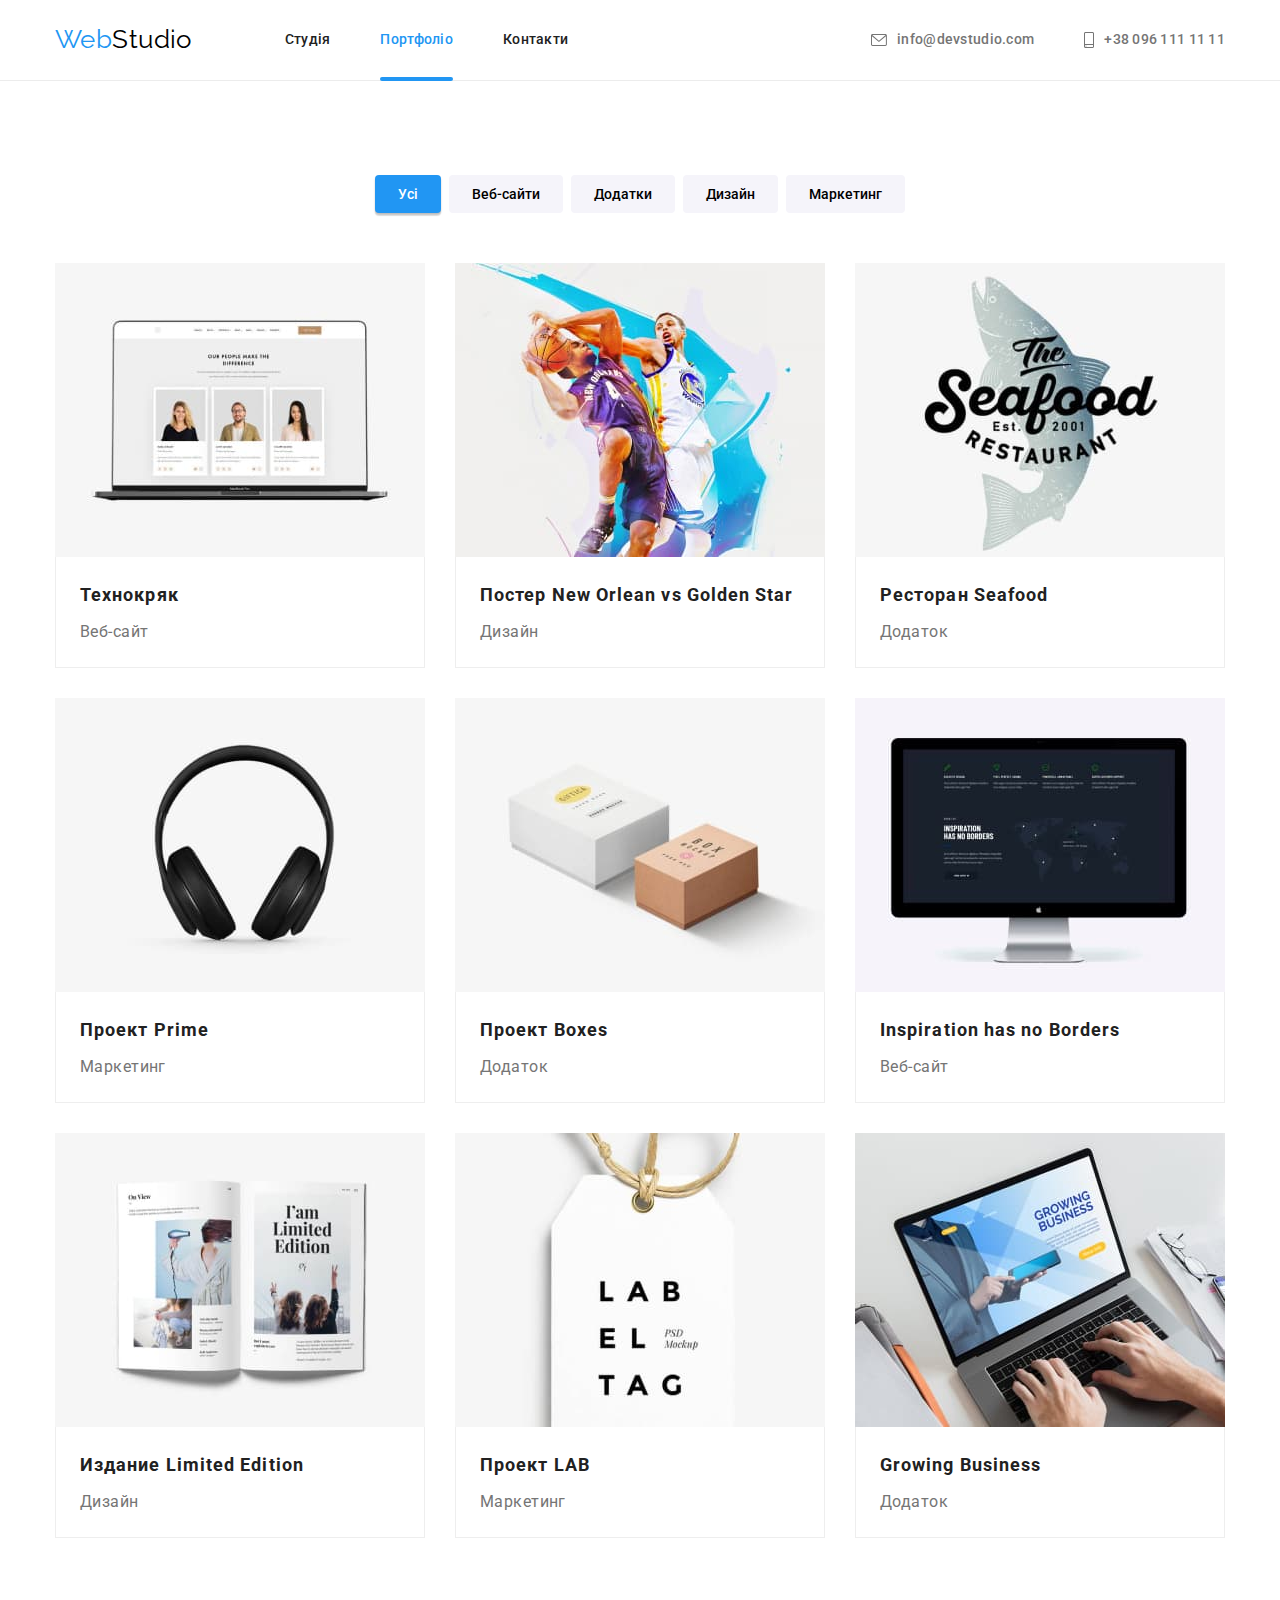
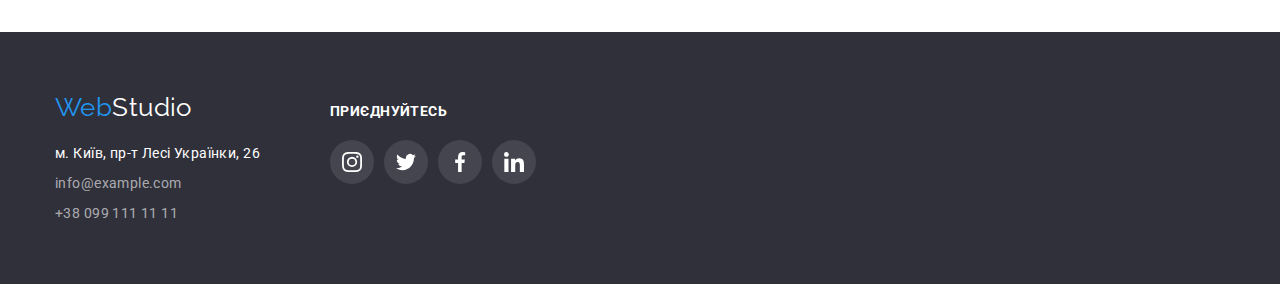
==== portfolio.html @ 0e6f574f "Add previous work" ====
<!DOCTYPE html>
<html lang="uk">

<head>
    <meta charset="UTF-8">
    <meta http-equiv="X-UA-Compatible" content="IE=edge">
    <meta name="viewport" content="width=device-width, initial-scale=1.0">
    <title>Портфоліо</title>
    <link
        href="https://fonts.googleapis.com/css2?family=Raleway:wght@700&family=Roboto:wght@400;500;700;900&display=swap"
        rel="stylesheet" />
    <link rel="stylesheet"
        href="https://cdnjs.cloudflare.com/ajax/libs/modern-normalize/1.1.0/modern-normalize.min.css">
    <link rel="stylesheet" href="./css/styles.css" />
</head>

<body>
    <header>
        <div class="container header">
            <nav class="main-nav">
                <a class="logo" href="./index.html"><span class="accent">Web</span>Studio</a>
                <ul class="site-nav list">
                    <li class="item"><a class="link" href="./index.html">Студія</a></li>
                    <li class="item"><a class="link current" href="./portfolio.html">Портфоліо</a></li>
                    <li class="item"><a class="link" href="">Контакти</a></li>
                </ul>
            </nav>
            <ul class="contacts list">
                <li class="item">
                    <a class="link" href="mailto:info@devstudio.com">
                        <svg class="contacts-icon" width="16" height="12">
                            <use href="./images/icons.svg#envelope"></use>
                        </svg>
                        info@devstudio.com
                    </a>
                </li>
                <li class="item">
                    <a class="link" href="tel:+380961111111">
                        <svg class="contacts-icon" width="10" height="16">
                            <use href="./images/icons.svg#smartphone"></use>
                        </svg>
                        +38 096 111 11 11
                    </a>
                </li>
            </ul>
        </div>
    </header>
    <main>
        <section class="section">
            <div class="container">
                <h1 class="hidden">Портфоліо</h1>
                <ul class="button-list list">
                    <li class="item"><button type="button" class="button current">Усі</button></li>
                    <li class="item"><button type="button" class="button">Веб-сайти</button></li>
                    <li class="item"><button type="button" class="button">Додатки</button></li>
                    <li class="item"><button type="button" class="button">Дизайн</button></li>
                    <li class="item"><button type="button" class="button">Маркетинг</button></li>
                </ul>
                <ul class="portfolio-list list">
                    <li class="item">
                        <a class="portfolio-link" href="">
                            <div class="portfolio-thumb">
                                <img src="./images/portfolio/technokryak.jpg" alt="Ноутбук" width="370" height="294">
                                <div class="portfolio-overlay">
                                    <p class="portfolio-description">Ресурс пропонує комплексні пропозиції з різним
                                        рівнем
                                        функціоналу та
                                        сервісів. Все це дозволить відвідувачу отримати
                                        вичерпні відомості про компанію чи приватну особу.</p>
                                </div>
                            </div>
                            <div class="portfolio-border">
                                <h2 class="title">Технокряк</h2>
                                <p class="text">Веб-сайт</p>
                            </div>
                        </a>
                    </li>
                    <li class="item">
                        <a class="portfolio-link" href="">
                            <div class="portfolio-thumb">
                                <img src="./images/portfolio/new_orlean_vs_golden_star.jpg" alt="Два баскетболиста"
                                    width="370" height="294">
                                <div class="portfolio-overlay">
                                    <p class="portfolio-description">Ресурс пропонує комплексні пропозиції з різним
                                        рівнем
                                        функціоналу та
                                        сервісів. Все це дозволить відвідувачу отримати
                                        вичерпні відомості про компанію чи приватну особу.</p>
                                </div>
                            </div>
                            <div class="portfolio-border">
                                <h2 class="title">Постер New Orlean vs Golden Star</h2>
                                <p class="text">Дизайн</p>
                            </div>
                        </a>
                    </li>
                    <li class="item">
                        <a class="portfolio-link" href="">
                            <div class="portfolio-thumb">
                                <img src="./images/portfolio/seafood.jpg" alt="Логотип ресторана" width="370"
                                    height="294">
                                <div class="portfolio-overlay">
                                    <p class="portfolio-description">Ресурс пропонує комплексні пропозиції з різним
                                        рівнем
                                        функціоналу та
                                        сервісів. Все це дозволить відвідувачу отримати
                                        вичерпні відомості про компанію чи приватну особу.</p>
                                </div>
                            </div>
                            <div class="portfolio-border">
                                <h2 class="title">Ресторан Seafood</h2>
                                <p class="text">Додаток</p>
                            </div>
                        </a>
                    </li>
                    <li class="item">
                        <a class="portfolio-link" href="">
                            <div class="portfolio-thumb">
                                <img src="./images/portfolio/prime.jpg" alt="Наушники" width="370" height="294">
                                <div class="portfolio-overlay">
                                    <p class="portfolio-description">Ресурс пропонує комплексні пропозиції з різним
                                        рівнем
                                        функціоналу та
                                        сервісів. Все це дозволить відвідувачу отримати
                                        вичерпні відомості про компанію чи приватну особу.</p>
                                </div>
                            </div>
                            <div class="portfolio-border">
                                <h2 class="title">Проект Prime</h2>
                                <p class="text">Маркетинг</p>
                            </div>
                        </a>
                    </li>
                    <li class="item">
                        <a class="portfolio-link" href="">
                            <div class="portfolio-thumb">
                                <img src="./images/portfolio/boxes.jpg" alt="Коробки" width="370" height="294">
                                <div class="portfolio-overlay">
                                    <p class="portfolio-description">Ресурс пропонує комплексні пропозиції з різним
                                        рівнем
                                        функціоналу та
                                        сервісів. Все це дозволить відвідувачу отримати
                                        вичерпні відомості про компанію чи приватну особу.</p>
                                </div>
                            </div>
                            <div class="portfolio-border">
                                <h2 class="title">Проект Boxes</h2>
                                <p class="text">Додаток</p>
                            </div>
                        </a>
                    </li>
                    <li class="item">
                        <a class="portfolio-link" href="">
                            <div class="portfolio-thumb">
                                <img src="./images/portfolio/inspiration_has_no_borders.jpg" alt="Монитор" width="370"
                                    height="294">
                                <div class="portfolio-overlay">
                                    <p class="portfolio-description">Ресурс пропонує комплексні пропозиції з різним
                                        рівнем
                                        функціоналу та
                                        сервісів. Все це дозволить відвідувачу отримати
                                        вичерпні відомості про компанію чи приватну особу.</p>
                                </div>
                            </div>
                            <div class="portfolio-border">
                                <h2 class="title">Inspiration has no Borders</h2>
                                <p class="text">Веб-сайт</p>
                            </div>
                        </a>
                    </li>
                    <li class="item">
                        <a class="portfolio-link" href="">
                            <div class="portfolio-thumb">
                                <img src="./images/portfolio/limited_edition.jpg" alt="Журнал" width="370" height="294">
                                <div class="portfolio-overlay">
                                    <p class="portfolio-description">Ресурс пропонує комплексні пропозиції з різним
                                        рівнем
                                        функціоналу та
                                        сервісів. Все це дозволить відвідувачу отримати
                                        вичерпні відомості про компанію чи приватну особу.</p>
                                </div>
                            </div>
                            <div class="portfolio-border">
                                <h2 class="title">Издание Limited Edition</h2>
                                <p class="text">Дизайн</p>
                            </div>
                        </a>
                    </li>
                    <li class="item">
                        <a class="portfolio-link" href="">
                            <div class="portfolio-thumb">
                                <img src="./images/portfolio/lab.jpg" alt="Ярлык" width="370" height="294">
                                <div class="portfolio-overlay">
                                    <p class="portfolio-description">Ресурс пропонує комплексні пропозиції з різним
                                        рівнем
                                        функціоналу та
                                        сервісів. Все це дозволить відвідувачу отримати
                                        вичерпні відомості про компанію чи приватну особу.</p>
                                </div>
                            </div>
                            <div class="portfolio-border">
                                <h2 class="title">Проект LAB</h2>
                                <p class="text">Маркетинг</p>
                            </div>
                        </a>
                    </li>
                    <li class="item">
                        <a class="portfolio-link" href="">
                            <div class="portfolio-thumb">
                                <img src="./images/portfolio/growing_business.jpg" alt="Работа за ноутбуком" width="370"
                                    height="294">
                                <div class="portfolio-overlay">
                                    <p class="portfolio-description">Ресурс пропонує комплексні пропозиції з різним
                                        рівнем
                                        функціоналу та
                                        сервісів. Все це дозволить відвідувачу отримати
                                        вичерпні відомості про компанію чи приватну особу.</p>
                                </div>
                            </div>
                            <div class="portfolio-border">
                                <h2 class="title">Growing Business</h2>
                                <p class="text">Додаток</p>
                            </div>
                        </a>
                    </li>
                </ul>
            </div>
        </section>
    </main>
    <footer>
        <div class="container">
            <div class="container-flex">
                <div class="contacts-flex">
                    <a class="logo" href="./index.html"><span class="accent">Web</span>Studio</a>
                    <address>
                        <ul class="foot-list list">
                            <li class="item"><a class="address" href="">м. Київ, пр-т Лесі Українки, 26</a></li>
                            <li class="item"><a class="link" href="mailto:info@example.com">info@example.com</a></li>
                            <li class="item"><a class="link" href="tel:+380991111111">+38 099 111 11 11</a></li>
                        </ul>
                    </address>
                </div>
                <div class="social-section">
                    <p class="social-section text">ПРИЄДНУЙТЕСЬ</p>
                    <ul class="social-list list">
                        <li class="item">
                            <a class="social-list link" href="">
                                <svg class="footer-social-icon" width="20" height="20">
                                    <use href="./images/icons.svg#instagram"></use>
                                </svg>
                            </a>
                        </li>
                        <li class="item">
                            <a class="social-list link" href="">
                                <svg class="footer-social-icon" width="20" height="20">
                                    <use href="./images/icons.svg#twitter"></use>
                                </svg>
                            </a>
                        </li>
                        <li class="item">
                            <a class="social-list link" href="">
                                <svg class="footer-social-icon" width="20" height="20">
                                    <use href="./images/icons.svg#facebook"></use>
                                </svg>
                            </a>
                        </li>
                        <li class="item">
                            <a class="social-list link" href="">
                                <svg class="footer-social-icon" width="20" height="20">
                                    <use href="./images/icons.svg#linkedin"></use>
                                </svg>
                            </a>
                        </li>
                    </ul>
                </div>
            </div>
        </div>
    </footer>
</body>

</html>
---- css/styles.css ----
/* цвет основного текста #212121 */
/* вторичный цвет текста #757575 */
/* белый #FFFFFF */
/* футер (номер, почта) rgba(255, 255, 255, 0.6); */
/* акцент #2196F3 */
/* вторичный цвет фона #F5F4FA */
/* фон героя+футера #2F303A */

:root {
  --primary-text-color: #212121;
  --second-text-color: #757575;
  --accent-color: #2196f3;
  --basic-white: #fff;
  --second-background-color: #f5f4fa;
  --hero-footer-background-color: #2f303a;
  --logo-color: #000000;
  --foot-text-color: rgba(255, 255, 255, 0.6);
  --features-icon-box: #f5f4fa;
  --clients-border-box: #afb1b8;
  --footer-social-circle: rgba(255, 255, 255, 0.1);
  --work-text-bc: rgba(47, 48, 58, 0.8);
  --portfolio-animation: rgba(33, 150, 243, 0.9);
  --backdrop-background-color: rgba(0, 0, 0, 0.2);
}
html {
  box-sizing: border-box;
}
*,
*::after,
*::before {
  box-sizing: inherit;
}
/* Стили для обнуления верхних отступов у элементов */
h1,
h2,
h3,
h4,
h5,
h6,
p {
  margin: 0;
}
/* Класс для обнуления базовых свойств у списков (ul) */
ul {
  list-style: none;
  padding: 0;
  margin: 0;
}
/* Класс для обнуления базовых свойств у ссылок */
a {
  text-decoration: none;
  color: inherit;
}
/* Свойства для корректного отображения картинок */
img {
  display: block;
  max-width: 100%;
  height: auto;
}
body {
  font-family: Roboto, sans-serif;
  font-size: 14px;
  letter-spacing: 0.03em;

  background-color: var(--basic-white);
  color: var(--primary-text-color);
}
header {
  border-bottom: 1px solid #ececec;
}
.header,
.main-nav {
  display: flex;
  align-items: center;
  justify-content: flex-start;
}
.container {
  width: 1200px;
  padding-left: 15px;
  padding-right: 15px;
  margin-left: auto;
  margin-right: auto;
}

/* Logo */

.logo {
  font-family: Raleway, sans-serif;
  font-size: 26px;
  line-height: 1.2;
  text-decoration: none;

  color: var(--logo-color);
}
.logo .accent {
  color: var(--accent-color);
}

/* Navigation */

.site-nav {
  display: flex;
  margin-left: 93px;
}
.site-nav .item + .item {
  margin-left: 50px;
}
.site-nav .link {
  position: relative;

  display: block;
  padding-top: 32px;
  padding-bottom: 32px;

  font-weight: 500;
  line-height: 1.14;
  letter-spacing: 0.02em;
  text-decoration: none;

  color: var(--primary-text-color);

  transition: color 250ms cubic-bezier(0.4, 0, 0.2, 1);
}
.site-nav .link:hover,
.site-nav .link:focus {
  color: var(--accent-color);
}
.site-nav .link.current {
  color: var(--accent-color);
}

.site-nav .link.current::after {
  content: '';
  position: absolute;
  bottom: -1px;
  left: 0;

  width: 100%;
  height: 4px;

  background-color: var(--accent-color);
  border-radius: 2px;
}

/* Contacts in header */

.contacts {
  display: flex;
  margin-left: auto;
}
.contacts .item + .item {
  margin-left: 50px;
}
.contacts .link {
  display: flex;
  align-items: center;
  padding: 32px 0;

  font-weight: 500;
  line-height: 1.14;
  letter-spacing: 0.02em;
  text-decoration: none;

  color: var(--second-text-color);

  transition: color 250ms cubic-bezier(0.4, 0, 0.2, 1);
}
.contacts-icon {
  margin-right: 10px;
  fill: currentColor;
}
.contacts .link:hover,
.contacts .link:focus {
  color: var(--accent-color);
}

/* Hero */

.hero {
  text-align: center;
  background-color: var(--hero-footer-background-color);
}
.hero-title {
  width: 696px;
  margin-left: auto;
  margin-right: auto;
  margin-bottom: 30px;

  font-weight: 900;
  font-size: 44px;
  line-height: 1.36;
  text-align: center;
  letter-spacing: 0.06em;
  text-transform: uppercase;

  color: var(--basic-white);
}

/* Modal window */

.backdrop {
  position: fixed;
  top: 0;
  left: 0;

  width: 100%;
  height: 100%;

  background-color: var(--backdrop-background-color);

  opacity: 1;
  transition: opacity 250ms cubic-bezier(0.4, 0, 0.2, 1);
}
.backdrop.is-hidden {
  opacity: 0;
  pointer-events: none;
}
.backdrop.is-hidden .modal {
  transform: translate(-50%, 0);
}
.modal {
  position: absolute;
  top: 50%;
  left: 50%;

  min-width: 528px;
  min-height: 581px;

  background-color: var(--basic-white);
  box-shadow: 0px 1px 3px rgba(0, 0, 0, 0.12), 0px 1px 1px rgba(0, 0, 0, 0.14),
    0px 2px 1px rgba(0, 0, 0, 0.2);
  border-radius: 4px;

  transform: translate(-50%, -50%);
  transition: transform 250ms cubic-bezier(0.4, 0, 0.2, 1);
}
.button-close {
  position: absolute;
  top: 8px;
  right: 8px;
  width: 30px;
  height: 30px;
  align-items: center;
  justify-content: center;

  background-color: transparent;
  border-color: rgba(0, 0, 0, 0.1);
  border-radius: 50%;

  transition: border-color 250ms cubic-bezier(0.4, 0, 0.2, 1);
}
.button-close:hover,
.button-close:focus {
  border-color: #000000;
}

/* Features */

.features-list {
  display: flex;
  flex-wrap: wrap;
}
.features-list .item {
  width: 270px;
  margin-right: 30px;
}
.features-list .item:last-child {
  margin-right: 0;
}
.features-list.icon-box {
  display: flex;
  width: 270px;
  height: 120px;
  margin-bottom: 30px;
  align-items: center;
  justify-content: center;

  background-color: var(--features-icon-box);
  border-radius: 4px;
}
.features-list .title {
  margin-bottom: 10px;

  font-size: 14px;
  line-height: 1.14;
  text-transform: uppercase;
}
.features-list .text {
  line-height: 1.71;

  color: var(--second-text-color);
}
.hidden {
  position: absolute;
  width: 1px;
  height: 1px;
  margin: -1px;
  border: 0;
  padding: 0;
  white-space: nowrap;
  clip-path: inset(100%);
  clip: rect(0 0 0 0);
  overflow: hidden;
}

/* Sections */

.section {
  padding-top: 94px;
  padding-bottom: 94px;
}
.section.hero {
  max-width: 1600px;
  height: 600px;
  padding: 200px 0;
  margin-left: auto;
  margin-right: auto;

  background-image: linear-gradient(to right, rgba(47, 48, 58, 0.4), rgba(47, 48, 58, 0.4)),
    url(../images/hero.jpg);
  background-repeat: no-repeat;
  background-position: center;
  background-size: cover;
}
.section.work {
  padding-top: 0;
}
.section-title {
  margin-bottom: 50px;

  font-size: 36px;
  line-height: 1.2;
  text-align: center;
}

/* Work section */

.work-list {
  display: flex;
}
.work-list .item {
  position: relative;
  z-index: -1;

  margin-right: 30px;
}
.work-list .item:last-child {
  margin-right: 0;
}
.work-list .title {
  position: absolute;
  bottom: 0;

  width: 370px;
  min-height: 70px;
  padding: 27px 0;

  font-size: 14px;
  line-height: 1.14;
  text-align: center;
  text-transform: uppercase;

  color: var(--basic-white);
  background-color: var(--work-text-bc);
}

/* Team section */

.team-list {
  display: flex;
}
.team-list .item {
  width: 270px;
  margin-right: 30px;
}
.team-list .item:last-child {
  margin-right: 0;
}
.section.team {
  background-color: var(--second-background-color);
}
.team-list .title {
  margin-bottom: 10px;
  font-weight: 500;
  font-size: 16px;
  line-height: 1.19;
  text-align: center;
}
.team-list .text {
  font-size: 16px;
  line-height: 1.19;
  text-align: center;

  color: var(--second-text-color);
}
.team-border {
  padding: 30px 0;

  background-color: var(--basic-white);
  box-shadow: 0px 1px 3px rgba(0, 0, 0, 0.12), 0px 1px 1px rgba(0, 0, 0, 0.14),
    0px 2px 1px rgba(0, 0, 0, 0.2);
  border-radius: 0px 0px 4px 4px;
}
.team-icon.list {
  display: flex;
  margin-top: 16px;
  padding: 0 32px;
}
.team-icon .item {
  margin-right: 10px;
}
.team-icon .item:last-child {
  margin-right: 0;
}
.team-icon.link {
  display: flex;
  width: 44px;
  height: 44px;
  align-items: center;
  justify-content: center;

  color: var(--clients-border-box);
  background-color: var(--basic-white);
  border-radius: 50%;

  transition: color 250ms cubic-bezier(0.4, 0, 0.2, 1),
    background-color 250ms cubic-bezier(0.4, 0, 0.2, 1);
}
.team-icon .social-icon {
  fill: currentColor;
}
.team-icon.link:hover,
.team-icon.link:focus {
  color: var(--basic-white);
  background-color: var(--accent-color);
}
/* Clients */
.clients.list {
  display: flex;
}
.clients.link {
  display: flex;
  width: 170px;
  height: 92px;
  align-items: center;
  justify-content: center;

  color: var(--clients-border-box);
  border-radius: 4px;
  border: 1px solid var(--clients-border-box);

  transition: color 250ms cubic-bezier(0.4, 0, 0.2, 1), border 250ms cubic-bezier(0.4, 0, 0.2, 1);
}
.clients .item {
  margin-right: 30px;
}
.clients .item:last-child {
  margin-right: 0;
}
.clients-icon {
  fill: currentColor;
}
.clients.link:hover,
.clients.link:focus {
  color: var(--accent-color);
  border: 1px solid var(--accent-color);
}

/* Portfolio buttons */

.button-list {
  display: flex;
  flex-wrap: wrap;
  margin-bottom: 50px;
  justify-content: center;
}
.button-list .button {
  min-height: 38px;
  padding: 6px 22px;
  border: 1px solid transparent;
  font-weight: 500;
}
.button-list .item {
  margin-right: 8px;
}
.button-list .item:last-child {
  margin-right: 0;
}
.button.current {
  color: var(--basic-white);
  background-color: var(--accent-color);
  box-shadow: 0px 3px 1px rgba(0, 0, 0, 0.1), 0px 1px 2px rgba(0, 0, 0, 0.08),
    0px 2px 2px rgba(0, 0, 0, 0.12);
}

/* Portfolio list */

.portfolio-list {
  display: flex;
  flex-wrap: wrap;
}
.portfolio-list .item {
  width: 370px;
  margin-right: 30px;
  margin-bottom: 30px;
}
.portfolio-list .item:nth-child(3n) {
  margin-right: 0;
}
.portfolio-list .item:nth-last-child(-n + 3) {
  margin-bottom: 0;
}
.portfolio-border {
  min-width: 322px;
  padding: 20px 24px;

  border: 1px solid #eeeeee;
  border-top: transparent;
}
.portfolio-list .title {
  margin-bottom: 4px;
  font-size: 18px;
  line-height: 2;
  letter-spacing: 0.06em;
}
.portfolio-list .text {
  font-size: 16px;
  line-height: 1.88;

  color: var(--second-text-color);
}
.portfolio-link {
  position: relative;
  display: block;

  transition: box-shadow 250ms cubic-bezier(0.4, 0, 0.2, 1);
}
.portfolio-link:hover,
.portfolio-link:focus {
  box-shadow: 0px 4px 4px rgba(0, 0, 0, 0.25);
}

/* Portfolio-animation */

.portfolio-description {
  position: absolute;
  top: 0;
  padding: 63px 24px;

  font-size: 18px;
  line-height: 1.56;
  text-align: left;

  color: var(--basic-white);
}
.portfolio-thumb {
  position: relative;
  overflow: hidden;
}
.portfolio-overlay {
  position: absolute;
  top: 0;
  left: 0;
  width: 100%;
  height: 100%;
  background-color: var(--portfolio-animation);

  transform: translateY(100%);
  transition: transform 250ms cubic-bezier(0.4, 0, 0.2, 1);
}
.portfolio-link:hover .portfolio-overlay {
  transform: translateY(0);
}

/* Footer */

footer {
  padding: 60px 0;
  background-color: var(--hero-footer-background-color);
}
footer .logo {
  display: block;
  margin-bottom: 20px;
  color: var(--basic-white);
}
.foot-list .item {
  margin-bottom: 9px;
}
.foot-list .item:last-child {
  margin-bottom: 0;
}
.foot-list .address {
  font-style: normal;
  line-height: 1.5;
  text-decoration: none;

  color: var(--basic-white);
}
.foot-list .link {
  font-style: normal;
  line-height: 1.5;
  text-decoration: none;

  color: var(--foot-text-color);

  transition: color 250ms cubic-bezier(0.4, 0, 0.2, 1);
}
.foot-list .link:hover,
.foot-list .link:focus {
  color: var(--accent-color);
}

/* Social in footer */

.container-flex {
  display: flex;
  gap: 70px;
  align-items: baseline;
}
.social-section.text {
  margin-bottom: 20px;

  font-weight: 700;
  line-height: 1.14;
  color: var(--basic-white);
}
.social-list {
  display: flex;
}
.social-list .item {
  margin-right: 10px;
}
.social-list .item:last-child {
  margin-right: 0;
}
.social-list.link {
  display: flex;
  width: 44px;
  height: 44px;
  align-items: center;
  justify-content: center;

  color: var(--basic-white);
  background-color: var(--footer-social-circle);
  border-radius: 50%;

  transition: color 250ms cubic-bezier(0.4, 0, 0.2, 1),
    background-color 250ms cubic-bezier(0.4, 0, 0.2, 1);
}
.footer-social-icon {
  fill: currentColor;
}
.social-list.link:hover,
.social-list.link:focus {
  background-color: var(--accent-color);
  color: var(--basic-white);
}

/* Button */

.button {
  background-color: var(--second-background-color);
  cursor: pointer;
  border-radius: 4px;

  transition: color 250ms cubic-bezier(0.4, 0, 0.2, 1),
    background-color 250ms cubic-bezier(0.4, 0, 0.2, 1),
    box-shadow 250ms cubic-bezier(0.4, 0, 0.2, 1);
}
.button:hover,
.button:focus {
  color: var(--basic-white);
  background-color: var(--accent-color);
  box-shadow: 0px 3px 1px rgba(0, 0, 0, 0.1), 0px 1px 2px rgba(0, 0, 0, 0.08),
    0px 2px 2px rgba(0, 0, 0, 0.12);
}
.button.primary {
  min-width: 216px;
  min-height: 50px;
  padding: 10px 32px;

  font-weight: 700;

  color: var(--basic-white);
  background-color: var(--accent-color);
  border: 1px solid transparent;

  transition: color 250ms cubic-bezier(0.4, 0, 0.2, 1),
    background-color 250ms cubic-bezier(0.4, 0, 0.2, 1);
}
.button.primary:hover,
.button.primary:focus {
  color: var(--accent-color);
  background-color: var(--basic-white);
}
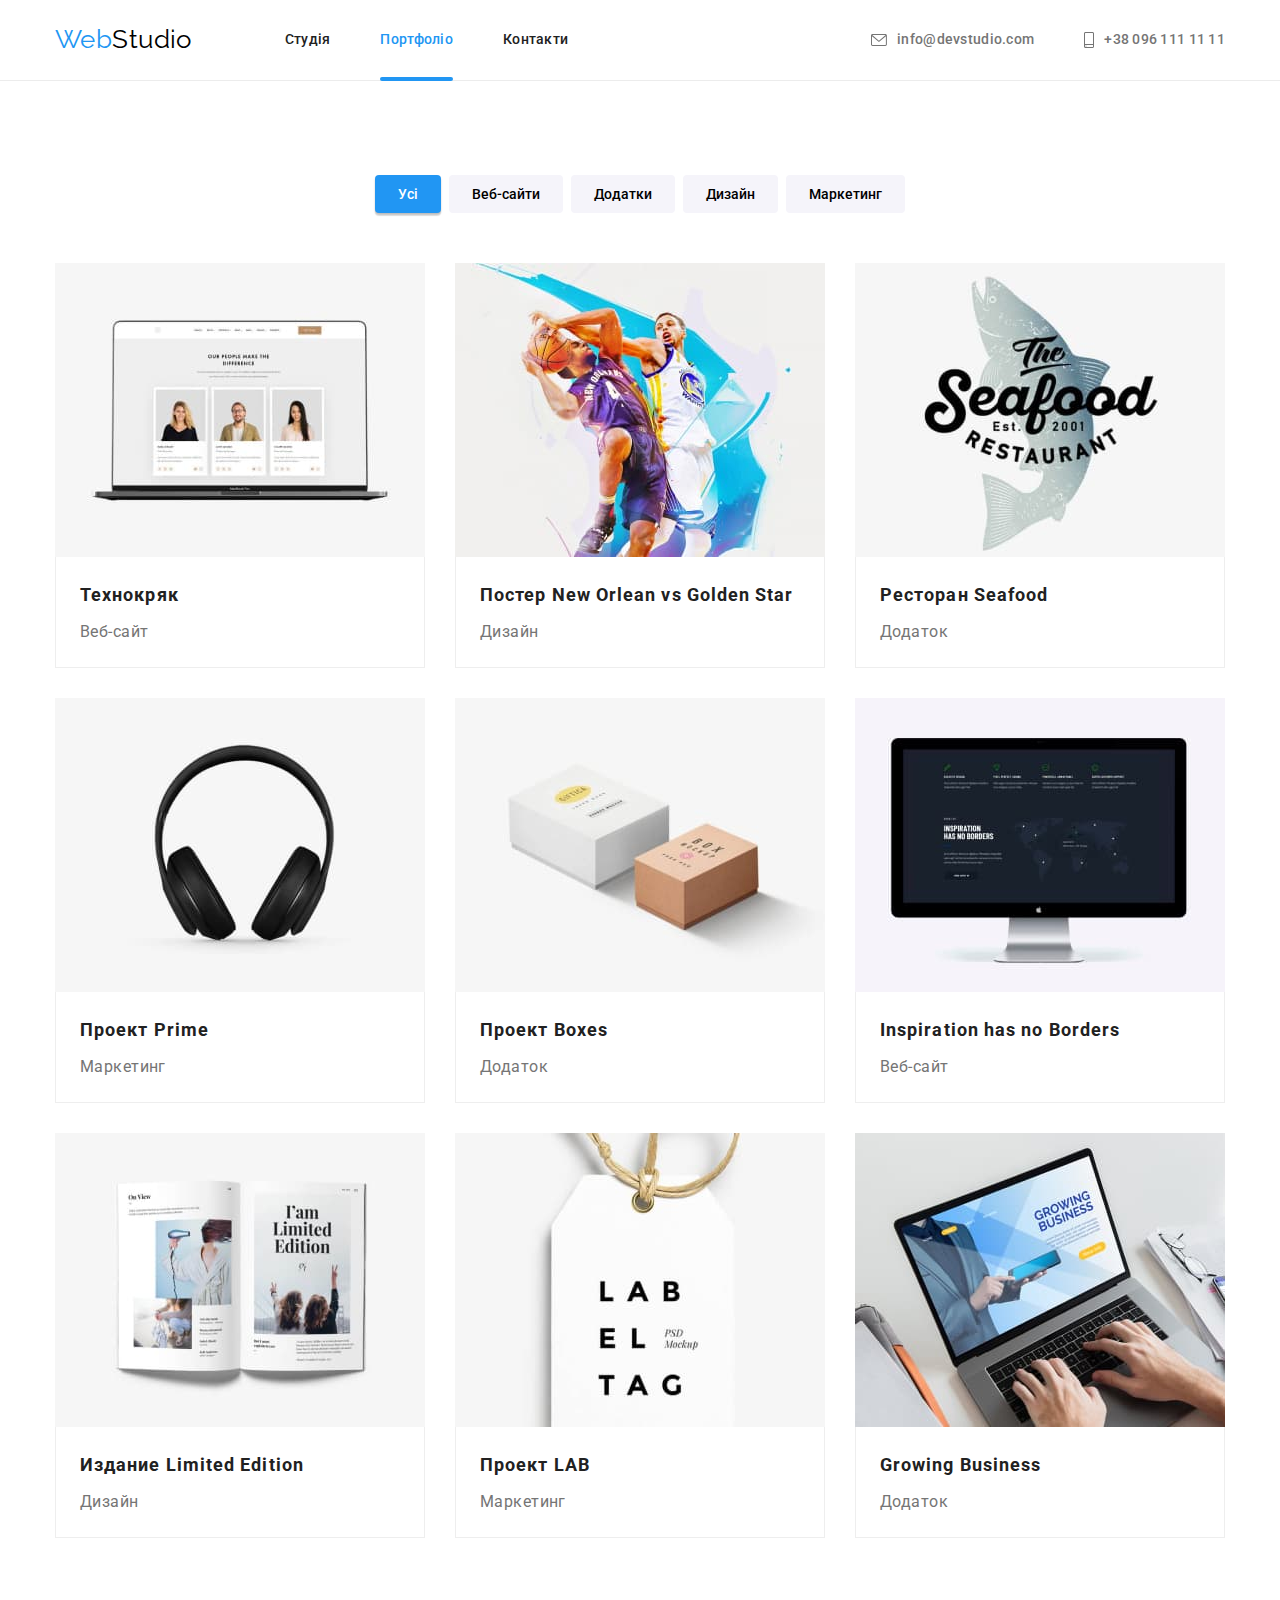
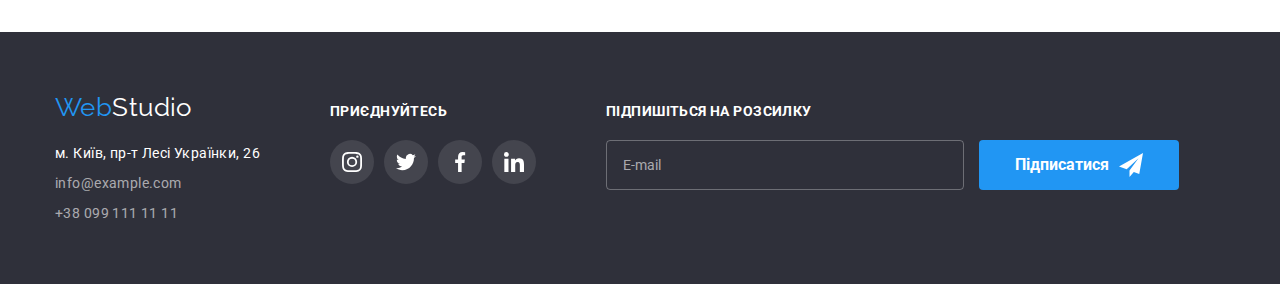
==== commit 6cebce22: "Update portfolio.html" ====
--- a/portfolio.html
+++ b/portfolio.html
@@ -273,6 +273,18 @@
                         </li>
                     </ul>
                 </div>
+                <div class="mail-section">
+                    <p class="mail-section text">ПІДПИШІТЬСЯ НА РОЗСИЛКУ</p>
+                    <form class="mail-form">
+                        <label for="email"></label>
+                        <input type="email" name="email" placeholder="E-mail">
+                        <button type="submit" class="mail-button">Підписатися
+                            <svg class="mail-icon" width="24" height="24">
+                                <use href="./images/icons.svg#telegram"></use>
+                            </svg>
+                        </button>
+                    </form>
+                </div>
             </div>
         </div>
     </footer>
--- a/css/styles.css
+++ b/css/styles.css
@@ -249,9 +249,126 @@
 
   transition: border-color 250ms cubic-bezier(0.4, 0, 0.2, 1);
 }
+.modal-close {
+  fill: currentColor;
+}
 .button-close:hover,
 .button-close:focus {
-  border-color: #000000;
+  color: var(--accent-color);
+}
+
+/* Form */
+
+.modal .title {
+  margin-top: 40px;
+  margin-bottom: 12px;
+
+  font-size: 20px;
+  line-height: 1.15;
+}
+textarea {
+  resize: none;
+  width: 100%;
+  height: 120px;
+  padding: 12px 16px;
+  border: 1px solid rgba(33, 33, 33, 0.2);
+  border-radius: 4px;
+  outline: none;
+}
+textarea::placeholder {
+  font-size: 12;
+  line-height: 1.17;
+  color: rgba(117, 117, 117, 0.5);
+}
+textarea:focus {
+  border-color: var(--accent-color);
+}
+.form {
+  padding: 0 40px;
+}
+.form-field {
+  position: relative;
+  display: flex;
+  flex-direction: column;
+  align-items: flex-start;
+  margin-bottom: 10px;
+}
+.form-label {
+  margin-bottom: 4px;
+
+  font-size: 12px;
+  line-height: 1.17;
+  color: var(--second-text-color);
+}
+.form-icon {
+  position: absolute;
+  display: inline-block;
+  top: 50%;
+  left: 12px;
+
+  fill: currentColor;
+}
+.form-input {
+  width: 100%;
+  height: 40px;
+  padding: 12px 42px;
+  border: 1px solid rgba(33, 33, 33, 0.2);
+  border-radius: 4px;
+  outline: none;
+}
+.form-input:focus {
+  border-color: var(--accent-color);
+}
+.form-input:focus + .form-icon {
+  color: var(--accent-color);
+}
+.form-field-check {
+  margin-top: 20px;
+}
+.check.label {
+  display: flex;
+  min-width: 425px;
+  align-items: center;
+  justify-content: center;
+  color: var(--second-text-color);
+}
+.form-field-check a {
+  margin-left: 4px;
+  text-decoration: underline;
+  color: var(--accent-color);
+}
+.checkbox {
+  appearance: none;
+}
+.checkbox-icon {
+  display: inline-block;
+  width: 16px;
+  height: 15px;
+  margin-right: 8px;
+  border: 2px solid var(--primary-text-color);
+  border-radius: 2px;
+}
+.checkbox:checked + .checkbox-icon {
+  background-color: var(--accent-color);
+  background-image: url(../images/icon_check.svg);
+  background-size: contain;
+  background-position: center;
+  border-color: var(--accent-color);
+}
+.form.button {
+  min-width: 200px;
+  min-height: 50px;
+  padding: 10px 52px;
+  margin-top: 30px;
+
+  font-weight: 700;
+  font-size: 16px;
+  line-height: 1.88;
+
+  color: var(--basic-white);
+  background-color: var(--accent-color);
+  border: 1px solid transparent;
+  box-shadow: 0px 4px 4px rgba(0, 0, 0, 0.15);
 }
 
 /* Features */
@@ -614,14 +731,16 @@
 
 .container-flex {
   display: flex;
+  align-items: baseline;
   gap: 70px;
-  align-items: baseline;
-}
-.social-section.text {
+}
+.social-section.text,
+.mail-section.text {
   margin-bottom: 20px;
 
   font-weight: 700;
   line-height: 1.14;
+  text-align: left;
   color: var(--basic-white);
 }
 .social-list {
@@ -655,7 +774,44 @@
   background-color: var(--accent-color);
   color: var(--basic-white);
 }
-
+.mail-form input {
+  width: 358px;
+  height: 50px;
+  padding: 15px 16px;
+  margin-right: 12px;
+  border: 1px solid rgba(255, 255, 255, 0.3);
+  border-radius: 4px;
+  background-color: transparent;
+}
+.mail-form input::placeholder {
+  color: rgba(255, 255, 255, 0.6);
+}
+.mail-button {
+  display: inline-flex;
+  align-items: center;
+  justify-content: center;
+  width: 200px;
+  height: 50px;
+  font-size: 16px;
+  font-weight: 700;
+  line-height: 1.88;
+  color: var(--basic-white);
+  background-color: var(--accent-color);
+  border: 1px solid transparent;
+  border-radius: 4px;
+
+  transition: color 250ms cubic-bezier(0.4, 0, 0.2, 1),
+    background-color 250ms cubic-bezier(0.4, 0, 0.2, 1);
+}
+.mail-icon {
+  margin-left: 10px;
+  fill: currentColor;
+}
+.mail-button:hover,
+.mail-button:focus {
+  color: var(--accent-color);
+  background-color: var(--basic-white);
+}
 /* Button */
 
 .button {
